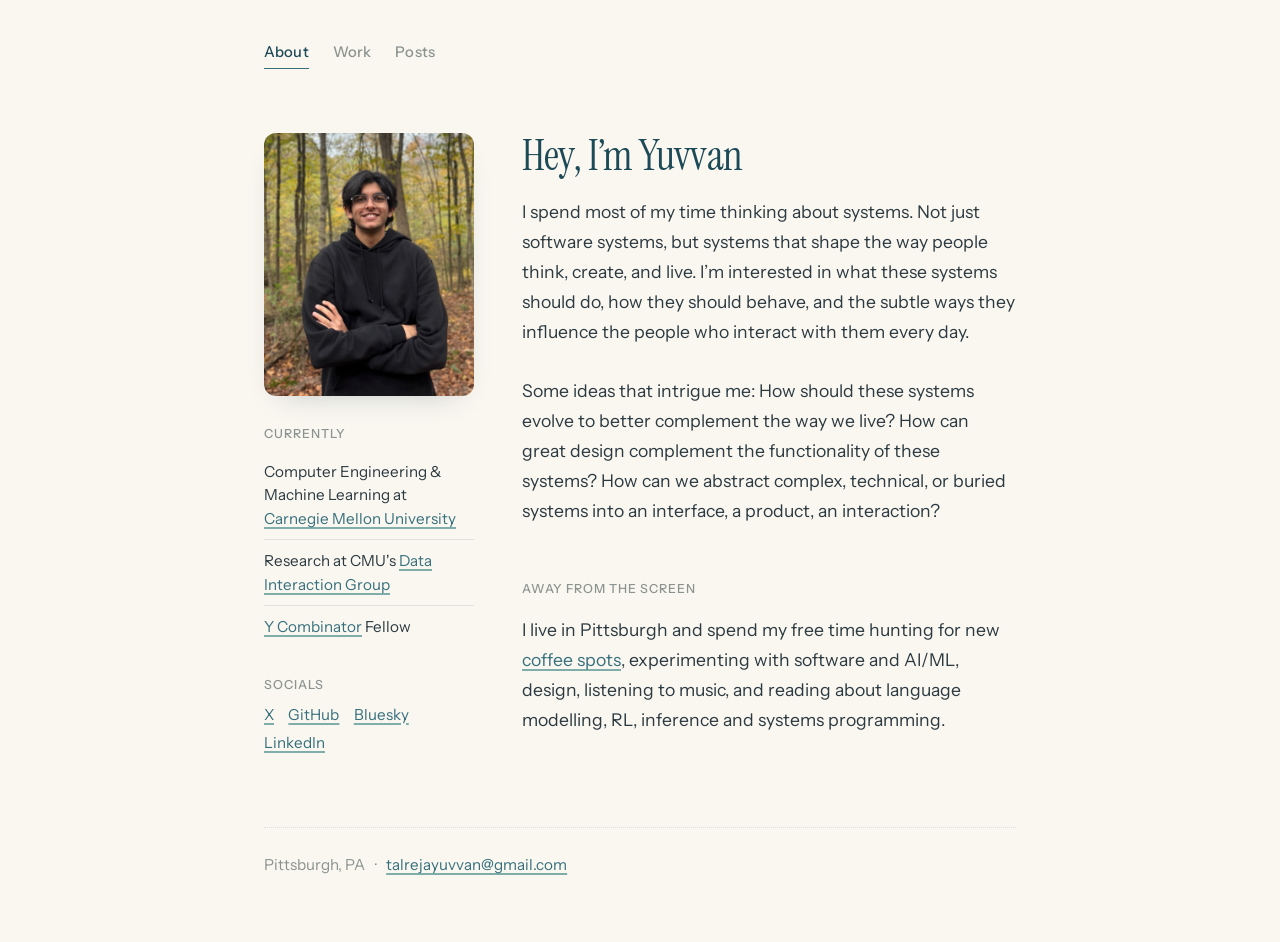
==== index.html @ 1e45eaf3 "Initial commit: personal site" ====
<!DOCTYPE html>
<html lang="en">
<head>
  <meta charset="UTF-8">
  <meta name="viewport" content="width=device-width, initial-scale=1.0">
  <title>Yuvvan Talreja</title>
  <meta name="description" content="Yuvvan Talreja — thinking about systems: what they should do, how they should behave, and how they shape the people who use them.">
  <link rel="icon" type="image/png" href="assets/profile-icon.png">
  <link rel="preconnect" href="https://fonts.googleapis.com">
  <link rel="preconnect" href="https://fonts.gstatic.com" crossorigin>
  <link href="https://fonts.googleapis.com/css2?family=Instrument+Sans:wght@400;500;600&family=Instrument+Serif:ital@0;1&display=swap" rel="stylesheet">
  <link rel="stylesheet" href="style.css">
</head>
<body>

  <header class="site-header">
    <nav class="site-nav">
      <a href="index.html" aria-current="page">About</a>
      <a href="work.html">Work</a>
      <a href="posts.html">Posts</a>
    </nav>
  </header>

  <main class="layout">
    <aside class="side">
      <div class="avatar" title="That's me">
        <img src="assets/headshot.jpeg" alt="Yuvvan Talreja" class="avatar-photo">
      </div>

      <section class="now">
        <h2 class="section-label">Currently</h2>
        <ul class="now-list">
          <li>Computer Engineering &amp; Machine Learning at <a href="https://www.cmu.edu" target="_blank" rel="noopener">Carnegie Mellon University</a></li>
          <li>Research at CMU's <a href="https://dig.cmu.edu" target="_blank" rel="noopener">Data Interaction Group</a></li>
          <li><a href="https://www.ycombinator.com" target="_blank" rel="noopener">Y&nbsp;Combinator</a> Fellow</li>
        </ul>
      </section>

      <section class="elsewhere">
        <h2 class="section-label">Socials</h2>
        <ul class="social-list">
          <li><a href="https://x.com/yuvvantalreja" target="_blank" rel="noopener">X</a></li>
          <li><a href="https://github.com/yuvvantalreja" target="_blank" rel="noopener">GitHub</a></li>
          <li><a href="https://bsky.app/profile/yuvvan.bsky.social" target="_blank" rel="noopener">Bluesky</a></li>
          <li><a href="https://www.linkedin.com/in/yuvvantalreja/" target="_blank" rel="noopener">LinkedIn</a></li>
        </ul>
      </section>
    </aside>

    <div class="content">
      <section class="hero">
        <h1>Hey, I&rsquo;m Yuvvan</h1>

        <p>
          I spend most of my time thinking about systems. Not just software
          systems, but systems that shape the way people think, create, and
          live. I&rsquo;m interested in what these systems should do, how they
          should behave, and the subtle ways they influence the people who
          interact with them every day.

          <br><br>

          Some ideas that intrigue me: How should these systems evolve to
          better complement the way we live? How can great design complement the
          functionality of these systems? How can we abstract complex, technical,
          or buried systems into an interface, a product, an interaction?
        </p>
      </section>

      <section class="offline">
        <h2 class="section-label">Away from the screen</h2>
        <p>
          I live in Pittsburgh and spend my free time hunting for new
          <a href="coffee.html">coffee spots</a>, experimenting with software
          and AI/ML, design, listening to music, and reading about language
          modelling, RL, inference and systems programming.
        </p>
      </section>
    </div>
  </main>

  <footer class="site-footer">
    <span>Pittsburgh, PA</span>
    <span class="footer-dot" aria-hidden="true">·</span>
    <a href="mailto:talrejayuvvan@gmail.com">talrejayuvvan@gmail.com</a>
  </footer>

</body>
</html>
---- style.css ----
/* ------------------------------------------------------------------
   Palette drawn from assets/profile-icon.png:
   cream page, deep-teal ink, muted-teal accent.

   Type: PP Editorial New (Regular) is the intended primary display
   face but is a paid Pangram Pangram release, so it isn't loaded here.
   Instrument Serif stands in for it — a free, purpose-built lookalike
   (thin, high-contrast editorial serif, Regular + Italic only, so
   there's no synthetic-bold risk). Body/UI copy runs on Instrument
   Sans rather than a generic system font like Inter — it's the sister
   sans released by the same foundry specifically to pair with
   Instrument Serif, so headings and everything around them read as
   one considered system instead of two unrelated typefaces.
------------------------------------------------------------------- */
:root {
  --bg: #faf6f0;
  --ink: #2b3a40;
  --heading: #1d4a57;
  --accent: #7fadaa;
  --accent-deep: #35707c;
  --muted: #8a938f;
  --rule: rgba(29, 74, 87, 0.12);

  --font-display: "Instrument Serif", Georgia, serif;
  --font-sans: "Instrument Sans", -apple-system, BlinkMacSystemFont, sans-serif;
}

* {
  box-sizing: border-box;
}

html {
  background: var(--bg);
}

body {
  margin: 0 auto;
  max-width: 800px;
  padding: 2.5rem 1.5rem 4rem;
  font-family: var(--font-sans);
  font-size: 1.1rem;
  line-height: 1.7;
  color: var(--ink);
  -webkit-font-smoothing: antialiased;
}

/* ---------- header ---------- */

.site-header {
  display: flex;
  align-items: center;
  justify-content: space-between;
  margin-bottom: 4rem;
}

.site-nav {
  display: flex;
  gap: 1.5rem;
}

.site-nav a {
  color: var(--muted);
  text-decoration: none;
  font-size: 0.92rem;
  font-weight: 500;
  letter-spacing: 0.01em;
  padding-bottom: 0.2rem;
  border-bottom: 1.5px solid transparent;
  transition: color 0.15s ease, border-color 0.15s ease;
}

.site-nav a:hover {
  color: var(--heading);
}

.site-nav a[aria-current="page"] {
  color: var(--heading);
  border-bottom-color: var(--accent-deep);
}

/* ---------- layout: sidebar left, prose right ---------- */

.layout {
  display: grid;
  grid-template-columns: 210px 1fr;
  gap: 3rem;
  align-items: start;
}

/* ---------- sidebar ---------- */

.avatar {
  width: 100%;
}

.avatar img {
  display: block;
  width: 100%;
  aspect-ratio: 4 / 5;
  object-fit: cover;
  border-radius: 12px;
  box-shadow: 0 12px 28px -18px rgba(29, 74, 87, 0.35);
}

.side .now,
.side .elsewhere {
  margin-top: 1.75rem;
  font-size: 0.95rem;
  line-height: 1.55;
}

.social-list {
  list-style: none;
  margin: 0;
  padding: 0;
  display: flex;
  flex-wrap: wrap;
  gap: 0.3rem 0.9rem;
}

.now-list {
  list-style: none;
  margin: 0;
  padding: 0;
}

.now-list li {
  padding: 0.55rem 0;
}

.now-list li + li {
  border-top: 1px solid var(--rule);
}

/* ---------- plain lists (used in main content, e.g. work page) ---------- */

.plain-list {
  list-style: none;
  margin: 0;
  padding: 0;
}

.plain-list li {
  padding: 0.55rem 0;
}

.plain-list li + li {
  border-top: 1px solid var(--rule);
}

/* ---------- inline dot-separated list (courses, short labels) ---------- */

.dot-list {
  list-style: none;
  margin: 0 0 1.25rem;
  padding: 0;
  line-height: 1.9;
}

.dot-list li {
  display: inline;
}

.dot-list li:not(:last-child)::after {
  content: "\00a0\00b7\00a0";
  color: var(--accent);
}

/* ---------- prose ---------- */

h1 {
  font-family: var(--font-display);
  font-size: 2.6rem;
  font-weight: 400;
  color: var(--heading);
  margin: 0 0 1rem;
  letter-spacing: -0.01em;
  line-height: 1.15;
}

p {
  margin: 0 0 1.25rem;
}

section + section {
  margin-top: 3.25rem;
}

.section-label {
  font-size: 0.78rem;
  font-weight: 500;
  letter-spacing: 0.08em;
  text-transform: uppercase;
  color: var(--muted);
  margin: 0 0 1rem;
}

.side .section-label {
  margin-bottom: 0.5rem;
}

/* ---------- links ---------- */

a {
  color: var(--accent-deep);
  text-decoration: underline;
  text-decoration-color: var(--accent);
  text-decoration-thickness: 1.5px;
  text-underline-offset: 3px;
  transition: color 0.15s ease, text-decoration-color 0.15s ease;
}

a:hover {
  color: var(--heading);
  text-decoration-color: var(--heading);
}

/* ---------- footer ---------- */

.site-footer {
  margin-top: 4.5rem;
  padding-top: 1.5rem;
  border-top: 1.5px dotted var(--rule);
  font-size: 0.95rem;
  color: var(--muted);
  display: flex;
  gap: 0.6rem;
}

/* ---------- small screens ---------- */

@media (max-width: 640px) {
  body {
    padding-top: 1.75rem;
  }

  .site-header {
    margin-bottom: 3rem;
  }

  h1 {
    font-size: 2.1rem;
  }

  /* Stack: headshot, intro, currently, offline */
  .layout {
    display: flex;
    flex-direction: column;
    gap: 0;
  }

  .side,
  .content {
    display: contents;
  }

  .avatar {
    order: 0;
    width: 150px;
    margin-bottom: 1.75rem;
  }

  .hero {
    order: 1;
  }

  .side .now {
    order: 2;
    margin-top: 2rem;
    font-size: 1rem;
  }

  .side .elsewhere {
    order: 3;
    margin-top: 2rem;
    font-size: 1rem;
  }

  .offline {
    order: 4;
    margin-top: 3rem;
  }
}
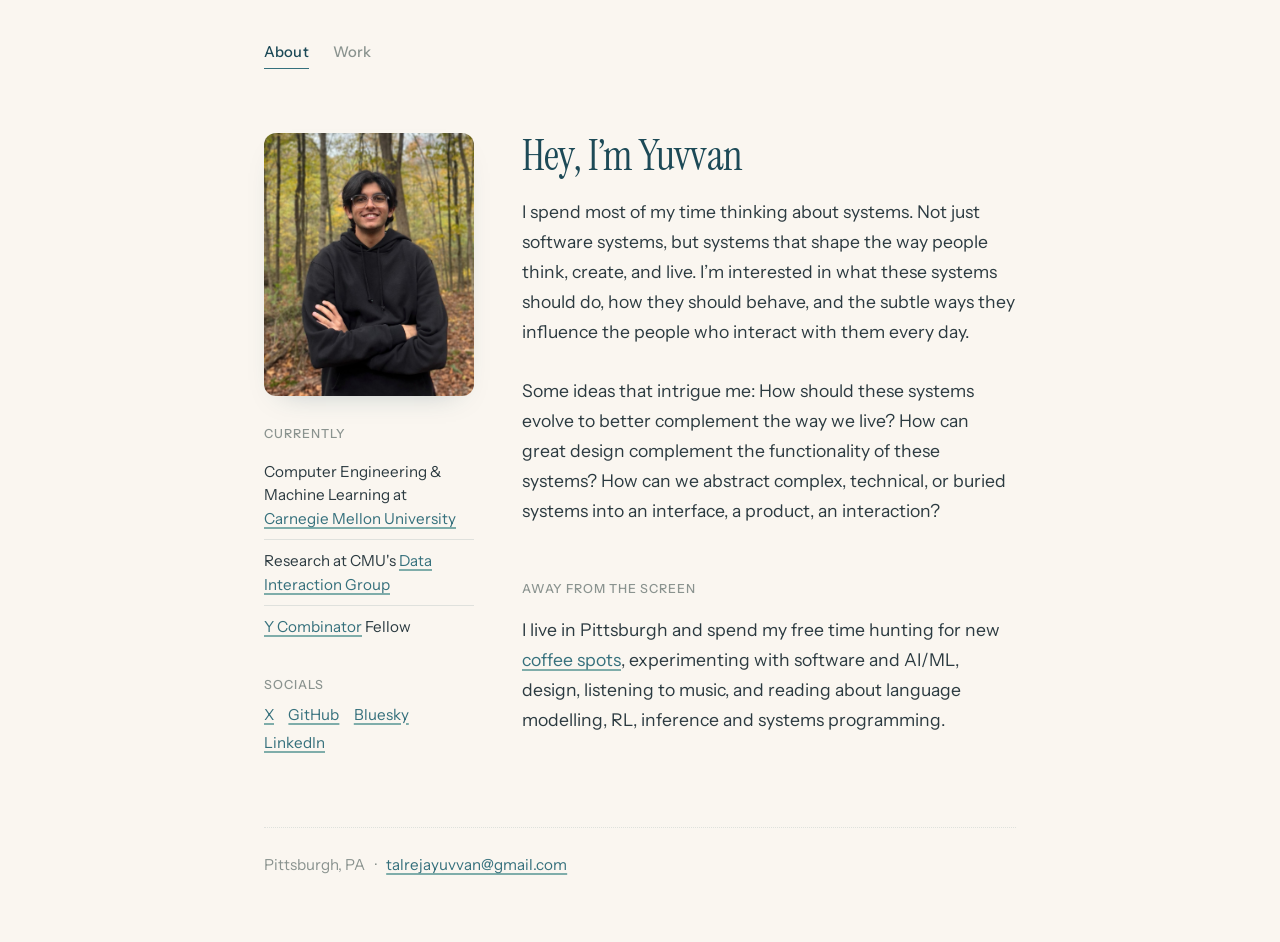
==== commit 6009c877: "remove post page" ====
--- a/index.html
+++ b/index.html
@@ -3,6 +3,13 @@
 <head>
   <meta charset="UTF-8">
   <meta name="viewport" content="width=device-width, initial-scale=1.0">
+  <script>
+    !function(t,e){var o,n,p,r;e.__SV||(window.posthog=e,e._i=[],e.init=function(i,s,a){function g(t,e){var o=e.split(".");2==o.length&&(t=t[o[0]],e=o[1]),t[e]=function(){t.push([e].concat(Array.prototype.slice.call(arguments,0)))}}(p=t.createElement("script")).type="text/javascript",p.crossOrigin="anonymous",p.async=!0,p.src=s.api_host.replace(".i.posthog.com","-assets.i.posthog.com")+"/static/array.js",(r=t.getElementsByTagName("script")[0]).parentNode.insertBefore(p,r);var u=e;for(void 0!==a?u=e[a]=[]:a="posthog",u.people=u.people||[],u.toString=function(t){var e="posthog";return"posthog"!==a&&(e+="."+a),t||(e+=" (stub)"),e},u.people.toString=function(){return u.toString(1)+".people (stub)"},o="init capture register register_once register_for_session unregister unregister_for_session getFeatureFlag getFeatureFlagResult isFeatureEnabled reloadFeatureFlags updateEarlyAccessFeatureEnrollment getEarlyAccessFeatures on onFeatureFlags onSessionId getSurveys getActiveMatchingSurveys renderSurvey canRenderSurvey getNextSurveyStep identify setPersonProperties group resetGroups setPersonPropertiesForFlags resetPersonPropertiesForFlags setGroupPropertiesForFlags resetGroupPropertiesForFlags reset get_distinct_id getGroups get_session_id get_session_replay_url alias set_config startSessionRecording stopSessionRecording sessionRecordingStarted captureException loadToolbar get_property getSessionProperty createPersonProfile opt_in_capturing opt_out_capturing has_opted_in_capturing has_opted_out_capturing clear_opt_in_out_capturing debug".split(" "),n=0;n<o.length;n++)g(u,o[n]);e._i.push([i,s,a])},e.__SV=1)}(document,window.posthog||[]);
+    posthog.init('phc_nlq1HRriBGr9Bx2hiweEA8Qgf5CyAopRvOHw867B6GC', {
+        api_host: 'https://us.i.posthog.com',
+        defaults: '2026-05-30',
+    })
+  </script>
   <title>Yuvvan Talreja</title>
   <meta name="description" content="Yuvvan Talreja — thinking about systems: what they should do, how they should behave, and how they shape the people who use them.">
   <link rel="icon" type="image/png" href="assets/profile-icon.png">
@@ -10,6 +17,7 @@
   <link rel="preconnect" href="https://fonts.gstatic.com" crossorigin>
   <link href="https://fonts.googleapis.com/css2?family=Instrument+Sans:wght@400;500;600&family=Instrument+Serif:ital@0;1&display=swap" rel="stylesheet">
   <link rel="stylesheet" href="style.css">
+  <noscript><style>.reveal{opacity:1!important;transform:none!important}</style></noscript>
 </head>
 <body>
 
@@ -17,17 +25,17 @@
     <nav class="site-nav">
       <a href="index.html" aria-current="page">About</a>
       <a href="work.html">Work</a>
-      <a href="posts.html">Posts</a>
+      <!-- <a href="posts.html">Posts</a> -->
     </nav>
   </header>
 
   <main class="layout">
     <aside class="side">
-      <div class="avatar" title="That's me">
+      <div class="avatar reveal" style="--d:0" title="That's me">
         <img src="assets/headshot.jpeg" alt="Yuvvan Talreja" class="avatar-photo">
       </div>
 
-      <section class="now">
+      <section class="now reveal" style="--d:1">
         <h2 class="section-label">Currently</h2>
         <ul class="now-list">
           <li>Computer Engineering &amp; Machine Learning at <a href="https://www.cmu.edu" target="_blank" rel="noopener">Carnegie Mellon University</a></li>
@@ -36,7 +44,7 @@
         </ul>
       </section>
 
-      <section class="elsewhere">
+      <section class="elsewhere reveal" style="--d:2">
         <h2 class="section-label">Socials</h2>
         <ul class="social-list">
           <li><a href="https://x.com/yuvvantalreja" target="_blank" rel="noopener">X</a></li>
@@ -48,7 +56,7 @@
     </aside>
 
     <div class="content">
-      <section class="hero">
+      <section class="hero reveal" style="--d:0">
         <h1>Hey, I&rsquo;m Yuvvan</h1>
 
         <p>
@@ -67,7 +75,7 @@
         </p>
       </section>
 
-      <section class="offline">
+      <section class="offline reveal" style="--d:1">
         <h2 class="section-label">Away from the screen</h2>
         <p>
           I live in Pittsburgh and spend my free time hunting for new
@@ -85,5 +93,6 @@
     <a href="mailto:talrejayuvvan@gmail.com">talrejayuvvan@gmail.com</a>
   </footer>
 
+  <script src="animations.js" defer></script>
 </body>
 </html>
--- a/style.css
+++ b/style.css
@@ -23,6 +23,8 @@
 
   --font-display: "Instrument Serif", Georgia, serif;
   --font-sans: "Instrument Sans", -apple-system, BlinkMacSystemFont, sans-serif;
+
+  --ease: cubic-bezier(0.22, 0.61, 0.36, 1);
 }
 
 * {
@@ -66,7 +68,7 @@
   letter-spacing: 0.01em;
   padding-bottom: 0.2rem;
   border-bottom: 1.5px solid transparent;
-  transition: color 0.15s ease, border-color 0.15s ease;
+  transition: color 0.15s var(--ease), border-color 0.15s var(--ease);
 }
 
 .site-nav a:hover {
@@ -100,6 +102,12 @@
   object-fit: cover;
   border-radius: 12px;
   box-shadow: 0 12px 28px -18px rgba(29, 74, 87, 0.35);
+  transition: transform 0.45s var(--ease), box-shadow 0.45s var(--ease);
+}
+
+.avatar:hover img {
+  transform: scale(1.02);
+  box-shadow: 0 16px 32px -16px rgba(29, 74, 87, 0.42);
 }
 
 .side .now,
@@ -186,6 +194,28 @@
   margin-top: 3.25rem;
 }
 
+/* ---------- hero lines with org logos (work page) ---------- */
+
+.hero-line {
+  display: flex;
+  align-items: flex-start;
+  gap: 0.65rem;
+}
+
+.hero-line > span {
+  min-width: 0;
+  flex: 1 1 auto;
+}
+
+.hero-logo {
+  flex: none;
+  width: 22px;
+  height: 22px;
+  margin-top: 0.28em;
+  object-fit: contain;
+  border-radius: 5px;
+}
+
 .section-label {
   font-size: 0.78rem;
   font-weight: 500;
@@ -207,7 +237,7 @@
   text-decoration-color: var(--accent);
   text-decoration-thickness: 1.5px;
   text-underline-offset: 3px;
-  transition: color 0.15s ease, text-decoration-color 0.15s ease;
+  transition: color 0.15s var(--ease), text-decoration-color 0.15s var(--ease);
 }
 
 a:hover {
@@ -227,6 +257,292 @@
   gap: 0.6rem;
 }
 
+/* ---------- deep-dive expandable items ----------
+   .deep-trigger toggles aria-expanded via deep-dive.js; everything else
+   (panel height, bar fills, flow stages) is driven off that attribute
+   with a CSS sibling selector, so JS only ever flips one attribute. */
+
+.deep-list {
+  list-style: none;
+  margin: 0;
+  padding: 0;
+}
+
+.deep-item + .deep-item {
+  border-top: 1px solid var(--rule);
+}
+
+.deep-trigger {
+  display: flex;
+  align-items: center;
+  justify-content: space-between;
+  gap: 1rem;
+  width: 100%;
+  padding: 0.7rem 0;
+  background: none;
+  border: none;
+  font: inherit;
+  font-size: 1rem;
+  color: var(--ink);
+  text-align: left;
+  cursor: pointer;
+  -webkit-appearance: none;
+  appearance: none;
+}
+
+.deep-trigger__title {
+  font-weight: 500;
+  color: var(--heading);
+}
+
+.deep-trigger__sub {
+  font-weight: 400;
+  color: var(--muted);
+}
+
+.deep-trigger__chevron {
+  flex: 0 0 auto;
+  width: 0.5em;
+  height: 0.5em;
+  border-right: 1.5px solid var(--accent-deep);
+  border-bottom: 1.5px solid var(--accent-deep);
+  transform: rotate(-45deg);
+  transition: transform 0.35s var(--ease), border-color 0.2s var(--ease);
+}
+
+.deep-trigger[aria-expanded="true"] .deep-trigger__chevron {
+  transform: rotate(45deg);
+}
+
+.deep-trigger:hover .deep-trigger__chevron {
+  border-color: var(--heading);
+}
+
+/* a row with nothing to expand yet — same row height, no affordance */
+.deep-item--static {
+  padding: 0.7rem 0;
+  color: var(--ink);
+}
+
+.deep-panel {
+  display: grid;
+  grid-template-rows: 0fr;
+  transition: grid-template-rows 0.45s var(--ease);
+}
+
+.deep-trigger[aria-expanded="true"] + .deep-panel {
+  grid-template-rows: 1fr;
+}
+
+.deep-panel__inner {
+  overflow: hidden;
+  min-height: 0;
+}
+
+.deep-panel__body {
+  padding: 0.1rem 0 1.6rem;
+  font-size: 0.95rem;
+}
+
+.deep-panel__body p {
+  margin: 0 0 0.9rem;
+}
+
+.deep-panel__body p:last-child {
+  margin-bottom: 0;
+}
+
+/* pipeline / flow diagram */
+
+.flow {
+  display: flex;
+  align-items: center;
+  overflow-x: auto;
+  margin: 1.1rem 0 1.3rem;
+  padding-bottom: 0.2rem;
+  font-size: 0.8rem;
+  scrollbar-width: none;
+}
+
+.flow::-webkit-scrollbar {
+  display: none;
+}
+
+.flow__stage {
+  flex: 0 0 auto;
+  padding: 0.4rem 0.75rem;
+  border: 1px solid var(--rule);
+  border-radius: 999px;
+  color: var(--heading);
+  white-space: nowrap;
+  background: var(--bg);
+}
+
+.flow__connector {
+  flex: 0 0 auto;
+  width: 1.25rem;
+  height: 1px;
+  margin: 0 0.4rem;
+  background: var(--rule);
+}
+
+/* single-hue magnitude bars (time breakdown, etc.) */
+
+.bars {
+  display: flex;
+  flex-direction: column;
+  gap: 0.55rem;
+  margin: 1.1rem 0 1.3rem;
+}
+
+.bars__row {
+  display: grid;
+  grid-template-columns: 9rem 1fr 2.8rem;
+  align-items: center;
+  gap: 0.7rem;
+  font-size: 0.82rem;
+}
+
+.bars__label {
+  color: var(--ink);
+}
+
+.bars__track {
+  height: 10px;
+  background: var(--rule);
+  border-radius: 999px;
+  overflow: hidden;
+}
+
+.bars__fill {
+  display: block;
+  height: 100%;
+  width: var(--pct, 0%);
+  background: var(--accent-deep);
+  border-radius: 999px;
+}
+
+.bars__value {
+  text-align: right;
+  color: var(--muted);
+  font-variant-numeric: tabular-nums;
+}
+
+/* stat chips (count up via deep-dive.js) */
+
+.stats {
+  display: flex;
+  flex-wrap: wrap;
+  gap: 1.5rem;
+  margin: 1.1rem 0 1.3rem;
+}
+
+.stat {
+  min-width: 5.5rem;
+}
+
+.stat__num {
+  display: block;
+  font-family: var(--font-display);
+  font-size: 1.7rem;
+  color: var(--heading);
+  line-height: 1.1;
+}
+
+.stat__label {
+  display: block;
+  font-size: 0.78rem;
+  color: var(--muted);
+  margin-top: 0.15rem;
+}
+
+/* pill CTA for outbound links inside a deep-panel */
+
+.badge-link {
+  display: inline-flex;
+  align-items: center;
+  gap: 0.4rem;
+  padding: 0.45rem 0.9rem;
+  border-radius: 999px;
+  border: 1px solid var(--accent-deep);
+  color: var(--accent-deep) !important;
+  text-decoration: none !important;
+  font-size: 0.85rem;
+  font-weight: 500;
+  transition: background 0.25s var(--ease), color 0.25s var(--ease), transform 0.25s var(--ease);
+}
+
+.badge-link + .badge-link {
+  margin-left: 0.6rem;
+}
+
+.badge-link:hover {
+  background: var(--accent-deep);
+  color: var(--bg) !important;
+  transform: translateY(-1px);
+}
+
+/* motion: entrance for flow/bars, gated behind reduced-motion like .reveal */
+
+@media (prefers-reduced-motion: no-preference) {
+  .flow__stage,
+  .flow__connector {
+    opacity: 0;
+    transform: translateX(-6px);
+    transition: opacity 0.5s var(--ease), transform 0.5s var(--ease);
+  }
+
+  .flow__stage:nth-child(1) { transition-delay: 0ms; }
+  .flow__connector:nth-child(2) { transition-delay: 45ms; }
+  .flow__stage:nth-child(3) { transition-delay: 90ms; }
+  .flow__connector:nth-child(4) { transition-delay: 135ms; }
+  .flow__stage:nth-child(5) { transition-delay: 180ms; }
+  .flow__connector:nth-child(6) { transition-delay: 225ms; }
+  .flow__stage:nth-child(7) { transition-delay: 270ms; }
+  .flow__connector:nth-child(8) { transition-delay: 315ms; }
+  .flow__stage:nth-child(9) { transition-delay: 360ms; }
+
+  .deep-trigger[aria-expanded="true"] + .deep-panel .flow__stage,
+  .deep-trigger[aria-expanded="true"] + .deep-panel .flow__connector {
+    opacity: 1;
+    transform: none;
+  }
+
+  .bars__fill {
+    width: 0%;
+    transition: width 0.8s var(--ease);
+  }
+
+  .bars__row:nth-child(1) .bars__fill { transition-delay: 0ms; }
+  .bars__row:nth-child(2) .bars__fill { transition-delay: 90ms; }
+  .bars__row:nth-child(3) .bars__fill { transition-delay: 180ms; }
+  .bars__row:nth-child(4) .bars__fill { transition-delay: 270ms; }
+
+  .deep-trigger[aria-expanded="true"] + .deep-panel .bars__fill {
+    width: var(--pct, 0%);
+  }
+}
+
+/* ---------- entrance reveal ----------
+   .reveal elements start hidden and are nudged in by animations.js
+   (adds the .in class via IntersectionObserver). Wrapped in the
+   no-preference query so prefers-reduced-motion users just see the
+   final state with no motion at all — no JS branching needed. */
+
+@media (prefers-reduced-motion: no-preference) {
+  .reveal {
+    opacity: 0;
+    transform: translateY(14px);
+    transition: opacity 0.6s var(--ease), transform 0.6s var(--ease);
+    transition-delay: calc(var(--d, 0) * 80ms);
+  }
+
+  .reveal.in {
+    opacity: 1;
+    transform: none;
+  }
+}
+
 /* ---------- small screens ---------- */
 
 @media (max-width: 640px) {
@@ -280,4 +596,14 @@
     order: 4;
     margin-top: 3rem;
   }
-}
+
+  .bars__row {
+    grid-template-columns: 1fr auto;
+    grid-template-areas: "label value" "track track";
+    row-gap: 0.35rem;
+  }
+
+  .bars__label { grid-area: label; }
+  .bars__value { grid-area: value; }
+  .bars__track { grid-area: track; }
+}
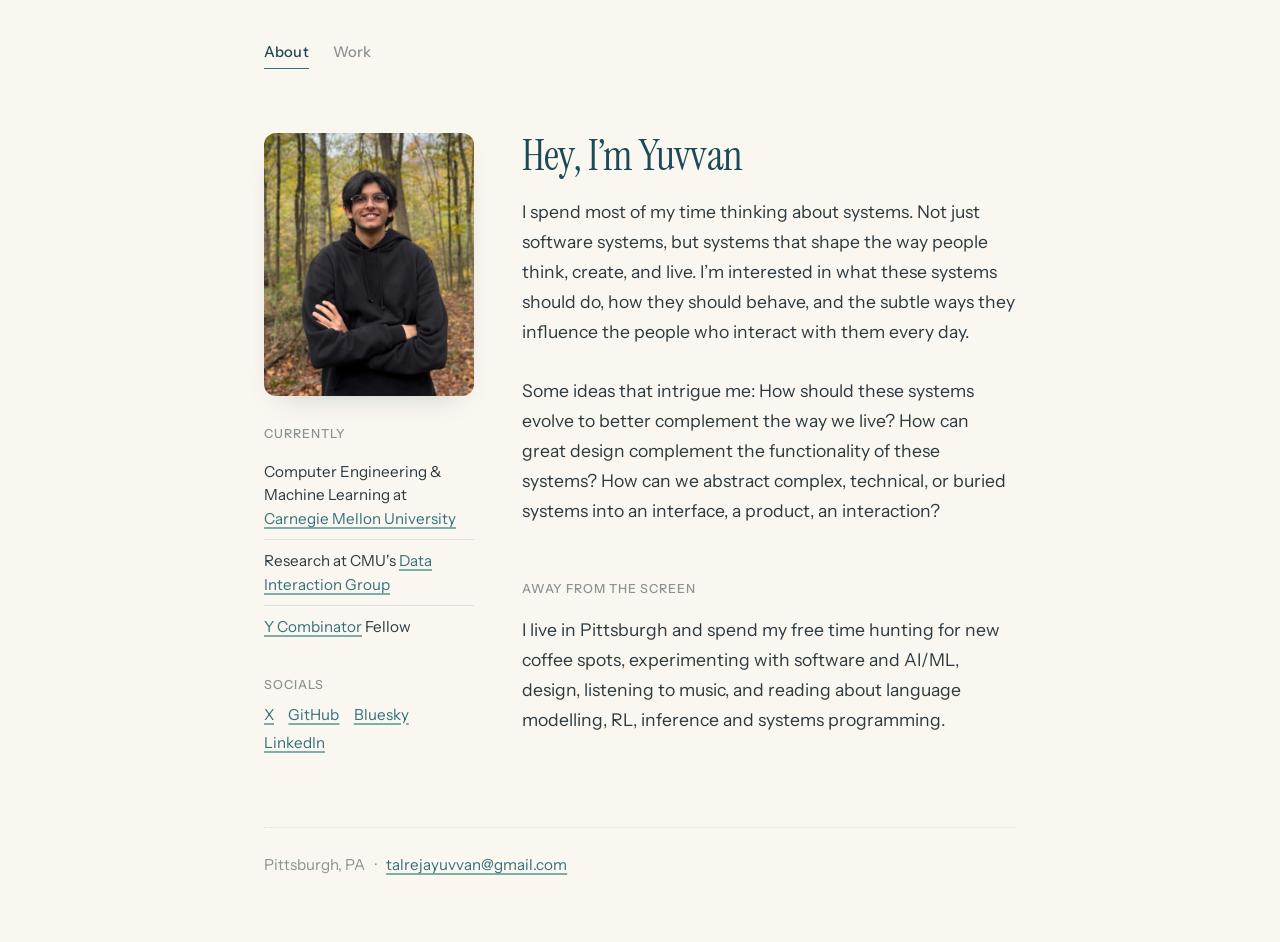
==== commit a28bf75a: "fix: Link more OSS" ====
--- a/index.html
+++ b/index.html
@@ -79,7 +79,7 @@
         <h2 class="section-label">Away from the screen</h2>
         <p>
           I live in Pittsburgh and spend my free time hunting for new
-          <a href="coffee.html">coffee spots</a>, experimenting with software
+          coffee spots, experimenting with software
           and AI/ML, design, listening to music, and reading about language
           modelling, RL, inference and systems programming.
         </p>
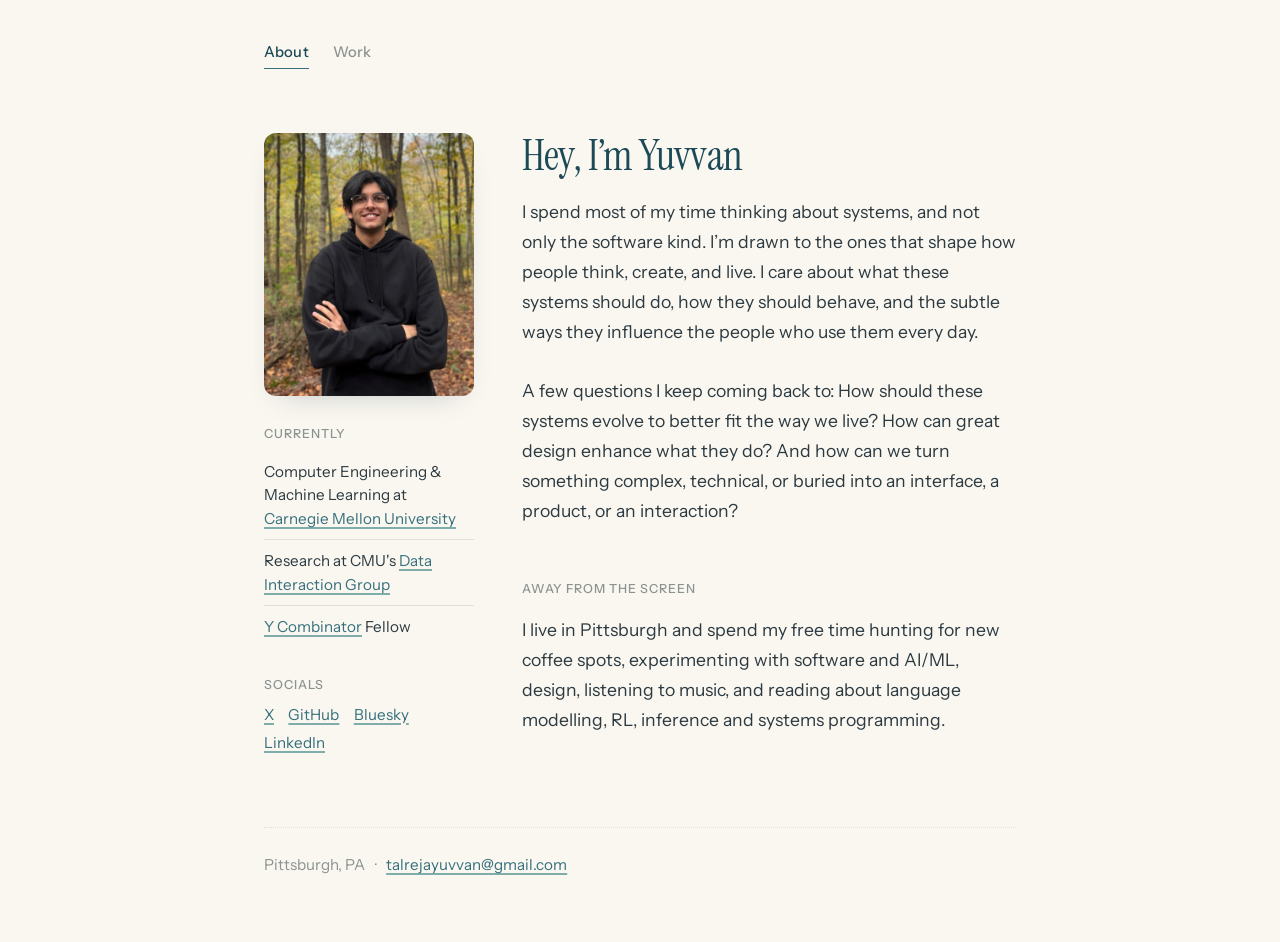
==== commit 747c9c0e: "fix: modify content" ====
--- a/index.html
+++ b/index.html
@@ -60,18 +60,16 @@
         <h1>Hey, I&rsquo;m Yuvvan</h1>
 
         <p>
-          I spend most of my time thinking about systems. Not just software
-          systems, but systems that shape the way people think, create, and
-          live. I&rsquo;m interested in what these systems should do, how they
-          should behave, and the subtle ways they influence the people who
-          interact with them every day.
+          I spend most of my time thinking about systems, and not only the software kind.
+          I&rsquo;m drawn to the ones that shape how people think, create, and live.
+          I care about what these systems should do, how they should behave, and the subtle ways they
+          influence the people who use them every day.
 
           <br><br>
 
-          Some ideas that intrigue me: How should these systems evolve to
-          better complement the way we live? How can great design complement the
-          functionality of these systems? How can we abstract complex, technical,
-          or buried systems into an interface, a product, an interaction?
+          A few questions I keep coming back to: How should these systems evolve to better fit the way we live?
+          How can great design enhance what they do? And how can we turn something complex, technical,
+          or buried into an interface, a product, or an interaction?
         </p>
       </section>
 
